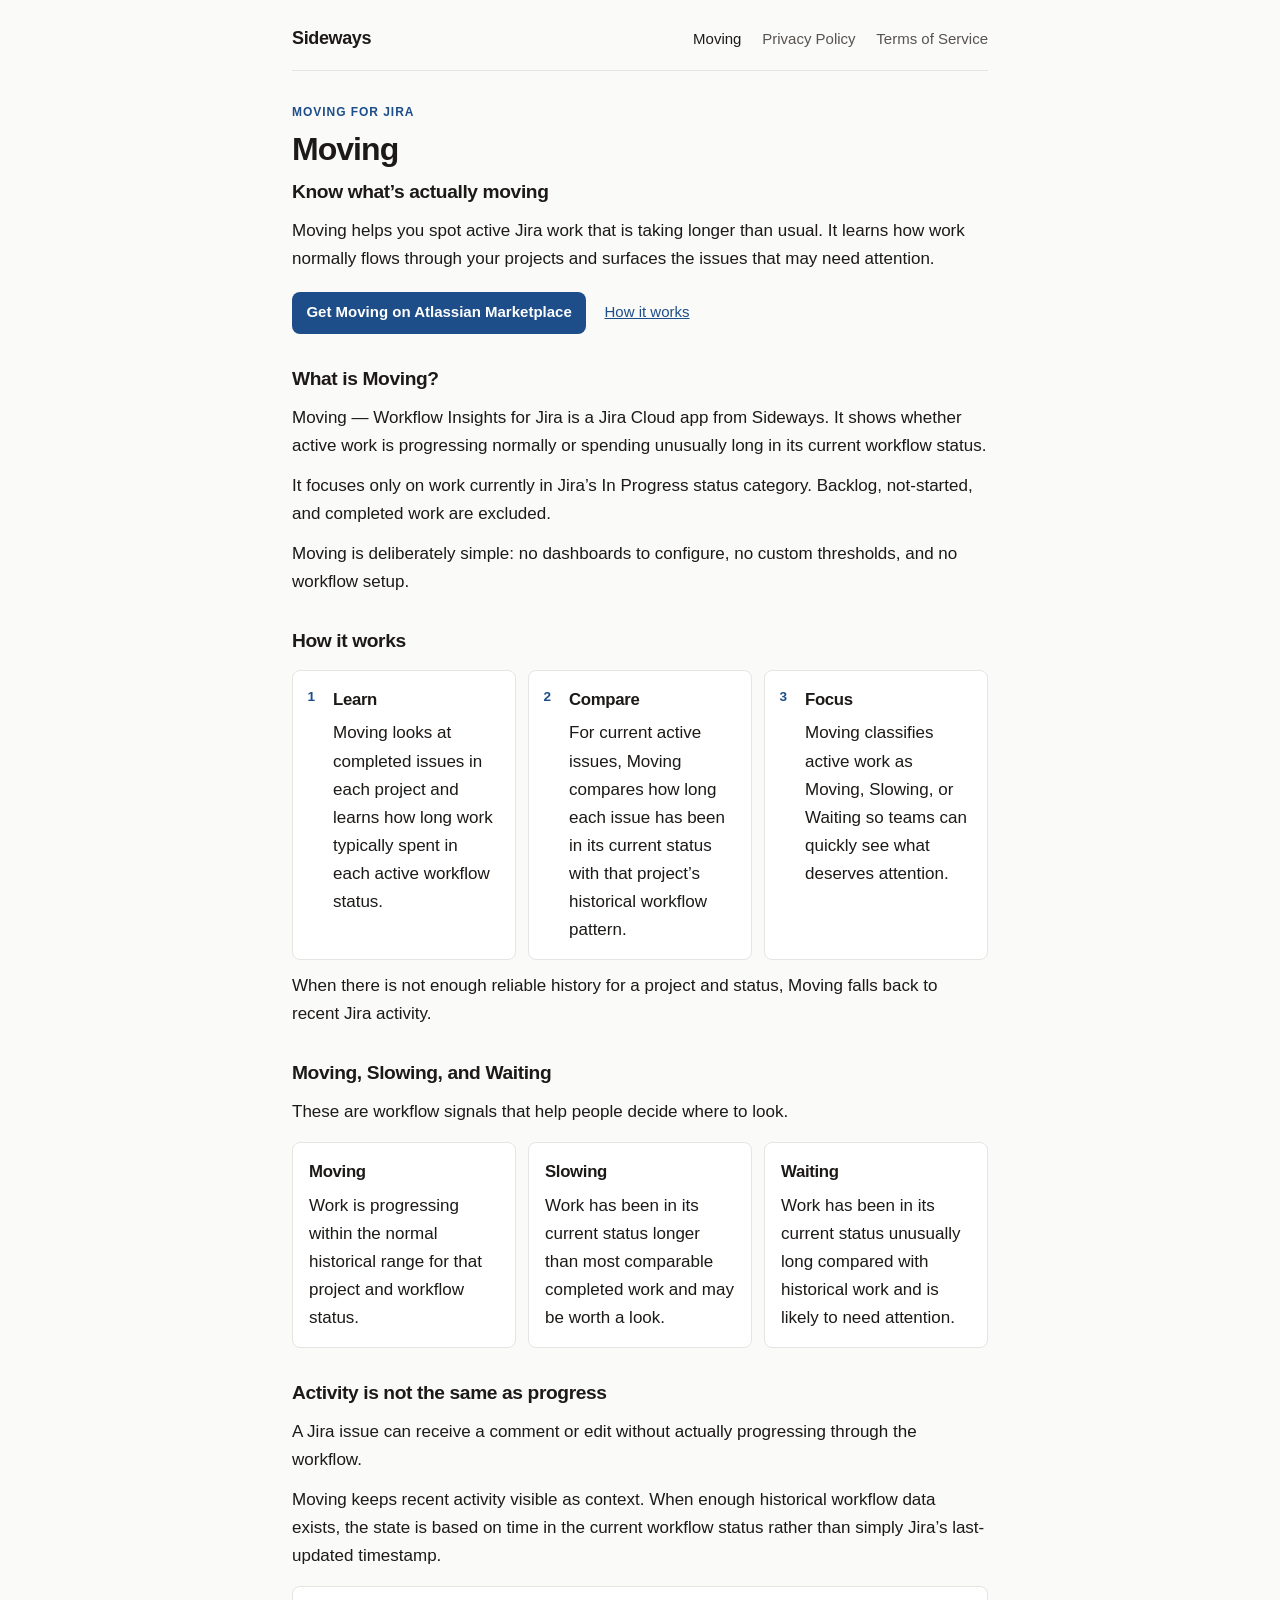
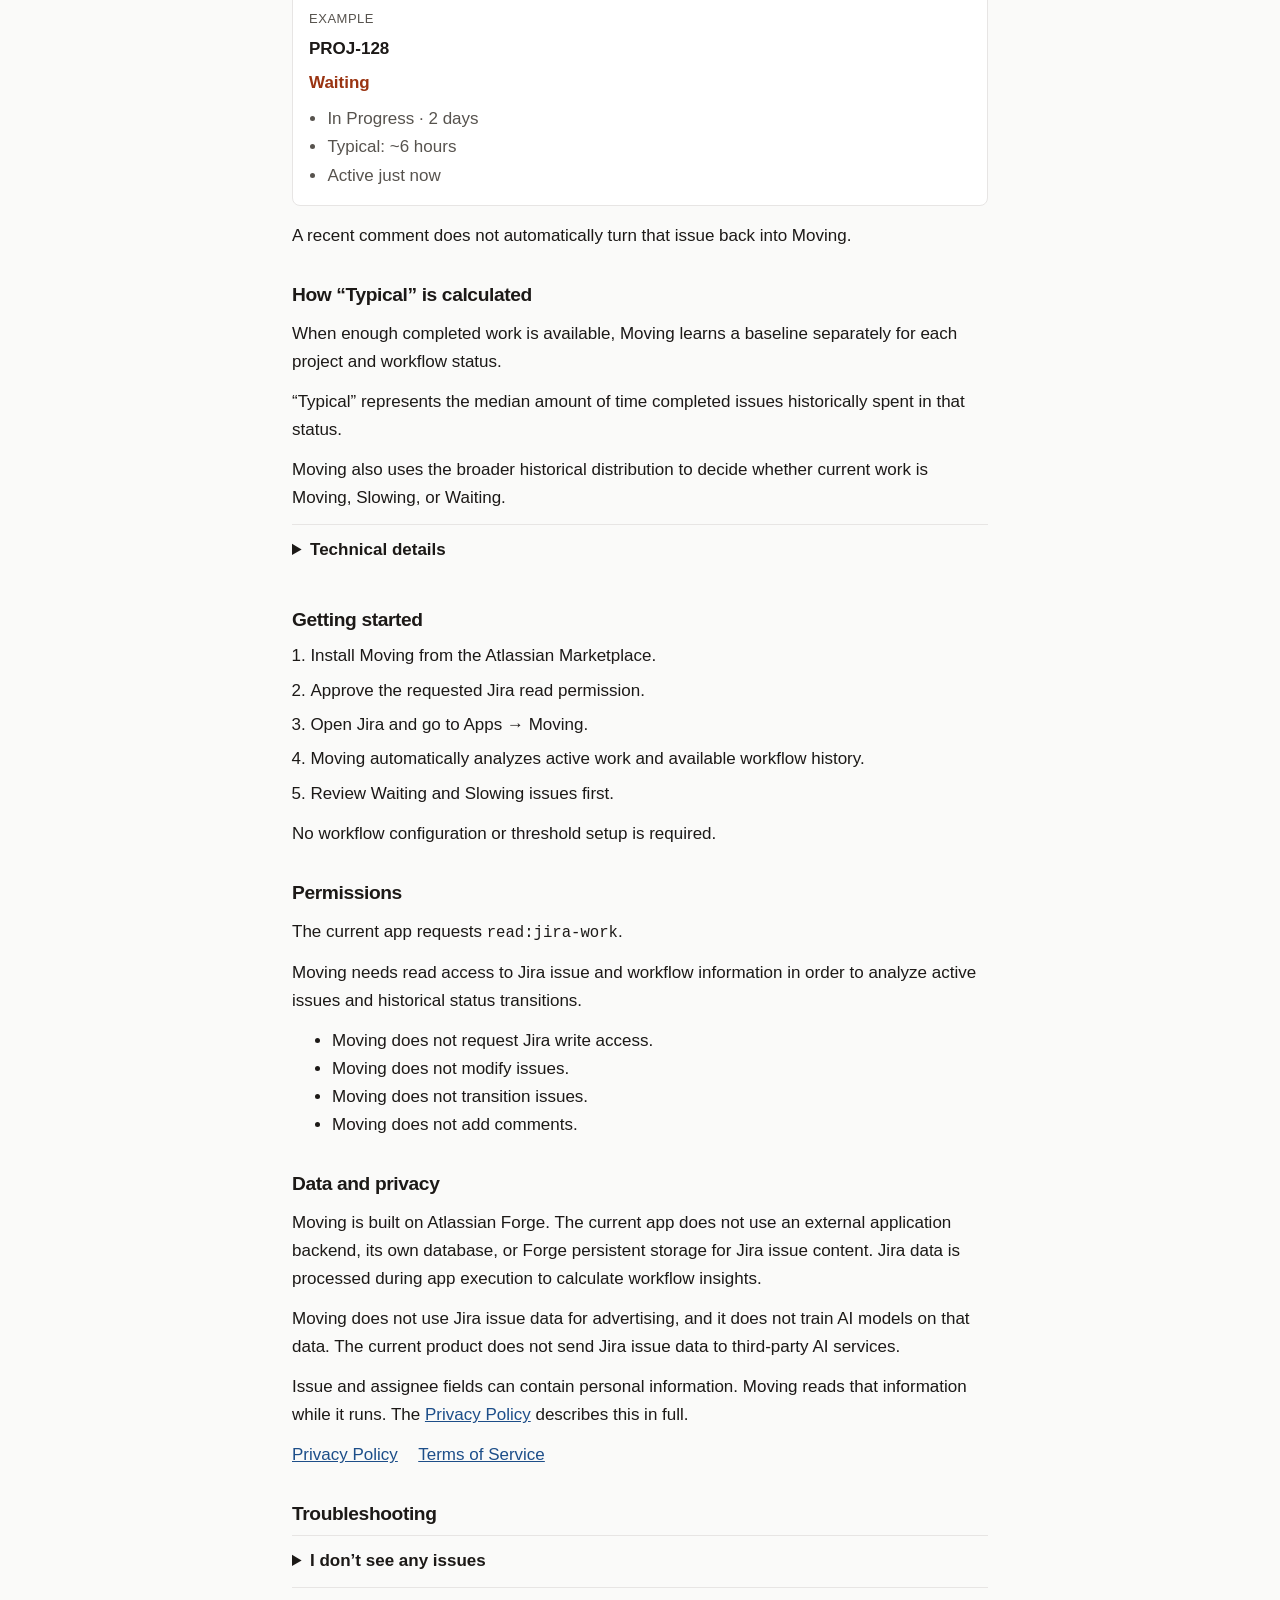
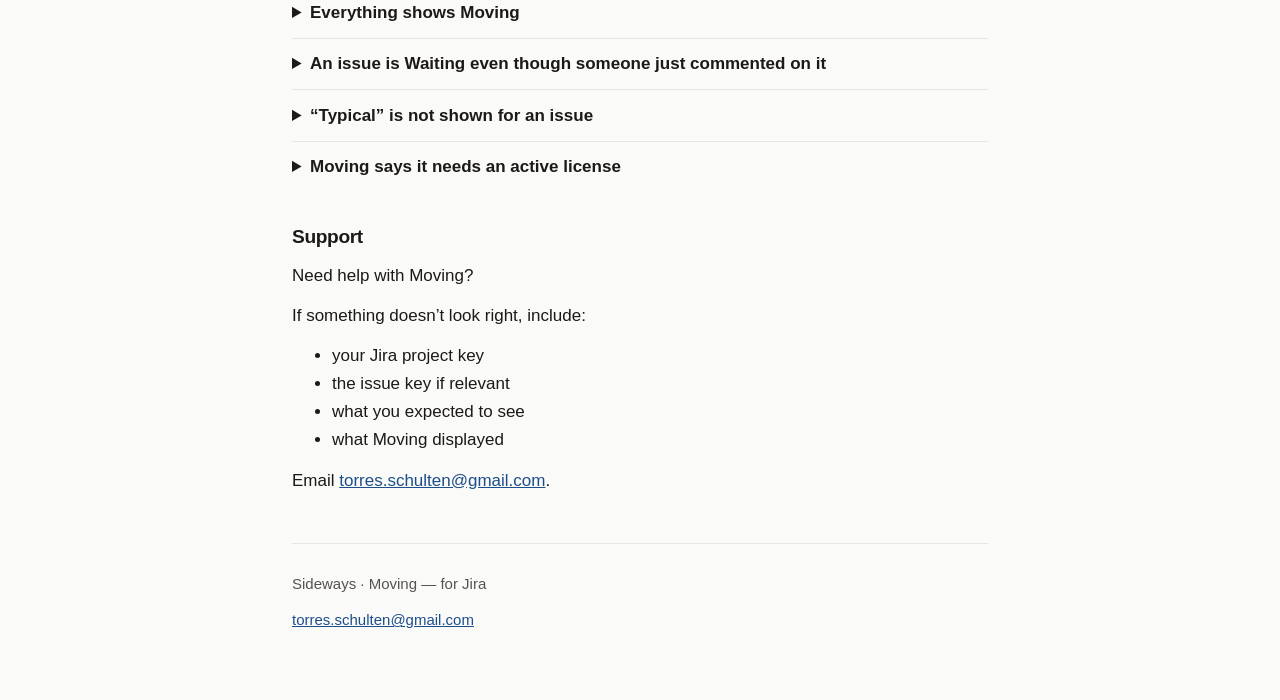
==== moving/index.html @ 7ede992e "Add the Moving documentation page. Co-authored-by: Cursor <cursoragent@cursor.com>" ====
<!DOCTYPE html>
<html lang="en">
<head>
  <meta charset="utf-8">
  <meta name="viewport" content="width=device-width, initial-scale=1">
  <meta name="referrer" content="no-referrer">
  <title>Moving for Jira — Documentation | Sideways</title>
  <meta name="description" content="Learn how Moving identifies Jira work that is Moving, Slowing, or Waiting based on your project's workflow history.">
  <link rel="icon" href="../favicon.png" type="image/png" sizes="192x192">
  <link rel="apple-touch-icon" href="../favicon.png">
  <link rel="stylesheet" href="../styles.css">
  <link rel="stylesheet" href="docs.css">
</head>
<body>
  <div class="wrap wrap-docs">
    <header class="site-header">
      <a class="brand" href="../">Sideways</a>
      <nav class="nav" aria-label="Site">
        <a href="./" aria-current="page">Moving</a>
        <a href="../privacy/">Privacy Policy</a>
        <a href="../terms/">Terms of Service</a>
      </nav>
    </header>

    <main>
      <p class="eyebrow">Moving for Jira</p>
      <h1>Moving</h1>
      <p class="subtitle">Know what’s actually moving</p>
      <p>Moving helps you spot active Jira work that is taking longer than usual. It learns how work normally flows through your projects and surfaces the issues that may need attention.</p>
      <p class="actions">
        <!-- MARKETPLACE_URL_TODO: replace this href with the Atlassian Marketplace listing URL. -->
        <a class="button" href="MARKETPLACE_URL_TODO">Get Moving on Atlassian Marketplace</a>
        <a class="quiet-link" href="#how-it-works">How it works</a>
      </p>

      <h2 id="what-is-moving">What is Moving?</h2>
      <p>Moving — Workflow Insights for Jira is a Jira Cloud app from Sideways. It shows whether active work is progressing normally or spending unusually long in its current workflow status.</p>
      <p>It focuses only on work currently in Jira’s In Progress status category. Backlog, not-started, and completed work are excluded.</p>
      <p>Moving is deliberately simple: no dashboards to configure, no custom thresholds, and no workflow setup.</p>

      <h2 id="how-it-works">How it works</h2>
      <ol class="step-grid">
        <li>
          <h3>Learn</h3>
          <p>Moving looks at completed issues in each project and learns how long work typically spent in each active workflow status.</p>
        </li>
        <li>
          <h3>Compare</h3>
          <p>For current active issues, Moving compares how long each issue has been in its current status with that project’s historical workflow pattern.</p>
        </li>
        <li>
          <h3>Focus</h3>
          <p>Moving classifies active work as Moving, Slowing, or Waiting so teams can quickly see what deserves attention.</p>
        </li>
      </ol>
      <p>When there is not enough reliable history for a project and status, Moving falls back to recent Jira activity.</p>

      <h2 id="states">Moving, Slowing, and Waiting</h2>
      <p>These are workflow signals that help people decide where to look.</p>
      <div class="card-grid">
        <article class="signal signal-moving">
          <h3>Moving</h3>
          <p>Work is progressing within the normal historical range for that project and workflow status.</p>
        </article>
        <article class="signal signal-slowing">
          <h3>Slowing</h3>
          <p>Work has been in its current status longer than most comparable completed work and may be worth a look.</p>
        </article>
        <article class="signal signal-waiting">
          <h3>Waiting</h3>
          <p>Work has been in its current status unusually long compared with historical work and is likely to need attention.</p>
        </article>
      </div>

      <h2 id="activity">Activity is not the same as progress</h2>
      <p>A Jira issue can receive a comment or edit without actually progressing through the workflow.</p>
      <p>Moving keeps recent activity visible as context. When enough historical workflow data exists, the state is based on time in the current workflow status rather than simply Jira’s last-updated timestamp.</p>
      <div class="example">
        <p class="example-label">Example</p>
        <p class="example-key">PROJ-128</p>
        <p class="example-state">Waiting</p>
        <ul>
          <li>In Progress · 2 days</li>
          <li>Typical: ~6 hours</li>
          <li>Active just now</li>
        </ul>
      </div>
      <p>A recent comment does not automatically turn that issue back into Moving.</p>

      <h2 id="typical">How “Typical” is calculated</h2>
      <p>When enough completed work is available, Moving learns a baseline separately for each project and workflow status.</p>
      <p>“Typical” represents the median amount of time completed issues historically spent in that status.</p>
      <p>Moving also uses the broader historical distribution to decide whether current work is Moving, Slowing, or Waiting.</p>
      <details>
        <summary>Technical details</summary>
        <ul>
          <li>Baselines are specific to a project and a workflow status.</li>
          <li>Only completed historical issues contribute closed status intervals.</li>
          <li>A baseline is reliable when it has at least 10 historical samples.</li>
          <li>With a reliable baseline, time below the historical 75th percentile is Moving.</li>
          <li>Time at or above the 75th percentile and below the 90th percentile is Slowing.</li>
          <li>Time at or above the 90th percentile is Waiting.</li>
          <li>Without a reliable baseline, Moving uses recent activity: under 24 hours is Moving, from 24 hours up to but not including 72 hours is Slowing, and 72 hours or more is Waiting.</li>
        </ul>
      </details>

      <h2 id="getting-started">Getting started</h2>
      <ol class="steps-list">
        <li>Install Moving from the Atlassian Marketplace.</li>
        <li>Approve the requested Jira read permission.</li>
        <li>Open Jira and go to Apps → Moving.</li>
        <li>Moving automatically analyzes active work and available workflow history.</li>
        <li>Review Waiting and Slowing issues first.</li>
      </ol>
      <p>No workflow configuration or threshold setup is required.</p>

      <h2 id="permissions">Permissions</h2>
      <p>The current app requests <code>read:jira-work</code>.</p>
      <p>Moving needs read access to Jira issue and workflow information in order to analyze active issues and historical status transitions.</p>
      <ul>
        <li>Moving does not request Jira write access.</li>
        <li>Moving does not modify issues.</li>
        <li>Moving does not transition issues.</li>
        <li>Moving does not add comments.</li>
      </ul>

      <h2 id="privacy">Data and privacy</h2>
      <p>Moving is built on Atlassian Forge. The current app does not use an external application backend, its own database, or Forge persistent storage for Jira issue content. Jira data is processed during app execution to calculate workflow insights.</p>
      <p>Moving does not use Jira issue data for advertising, and it does not train AI models on that data. The current product does not send Jira issue data to third-party AI services.</p>
      <p>Issue and assignee fields can contain personal information. Moving reads that information while it runs. The <a href="../privacy/">Privacy Policy</a> describes this in full.</p>
      <p class="section-links">
        <a href="../privacy/">Privacy Policy</a>
        <a href="../terms/">Terms of Service</a>
      </p>

      <h2 id="troubleshooting">Troubleshooting</h2>
      <details>
        <summary>I don’t see any issues</summary>
        <p>Moving only analyzes issues currently in Jira’s In Progress status category. Backlog, not-started, and completed issues are excluded.</p>
      </details>
      <details>
        <summary>Everything shows Moving</summary>
        <p>A project and status may not yet have enough historical samples for a reliable workflow baseline. In that case Moving uses recent activity until enough history is available.</p>
      </details>
      <details>
        <summary>An issue is Waiting even though someone just commented on it</summary>
        <p>Comments and edits count as recent activity, but they do not reset how long the issue has been in its current workflow status. With sufficient history, Moving uses workflow progression rather than recent activity to determine the state.</p>
      </details>
      <details>
        <summary>“Typical” is not shown for an issue</summary>
        <p>Moving only shows Typical when there is enough reliable historical data for that project and workflow status.</p>
      </details>
      <details>
        <summary>Moving says it needs an active license</summary>
        <p>The Marketplace subscription for the app is not currently active. The Jira administrator should check the app subscription in Atlassian administration or the Marketplace.</p>
      </details>

      <h2 id="support">Support</h2>
      <p>Need help with Moving?</p>
      <p>If something doesn’t look right, include:</p>
      <ul>
        <li>your Jira project key</li>
        <li>the issue key if relevant</li>
        <li>what you expected to see</li>
        <li>what Moving displayed</li>
      </ul>
      <p>Email <a href="mailto:torres.schulten@gmail.com">torres.schulten@gmail.com</a>.</p>
    </main>

    <footer class="site-footer">
      <p>Sideways · Moving — for Jira</p>
      <p><a href="mailto:torres.schulten@gmail.com">torres.schulten@gmail.com</a></p>
    </footer>
  </div>
</body>
</html>
---- styles.css ----
/* Static site styles. No external fonts, scripts, images, or trackers. */

:root {
  --ink: #1c1917;
  --muted: #57534e;
  --line: #e7e5e4;
  --paper: #fafaf9;
  --card: #ffffff;
  --link: #1d4e89;
  --focus: #1d4e89;
}

@media (prefers-color-scheme: dark) {
  :root {
    --ink: #f5f5f4;
    --muted: #a8a29e;
    --line: #44403c;
    --paper: #1c1917;
    --card: #292524;
    --link: #93c5fd;
    --focus: #93c5fd;
  }
}

* {
  box-sizing: border-box;
}

body {
  margin: 0;
  font-family: -apple-system, BlinkMacSystemFont, "Segoe UI", Helvetica, Arial, sans-serif;
  color: var(--ink);
  background: var(--paper);
  line-height: 1.65;
  font-size: 1.0625rem;
}

.wrap {
  max-width: 42rem;
  margin: 0 auto;
  padding: 1.5rem 1.25rem 3.5rem;
}

.site-header {
  display: flex;
  justify-content: space-between;
  align-items: baseline;
  gap: 1rem;
  flex-wrap: wrap;
  padding-bottom: 1rem;
  border-bottom: 1px solid var(--line);
  margin-bottom: 2rem;
}

.brand {
  color: var(--ink);
  text-decoration: none;
  font-weight: 650;
  letter-spacing: -0.02em;
  font-size: 1.125rem;
}

.nav a {
  color: var(--muted);
  text-decoration: none;
  margin-left: 1rem;
  font-size: 0.9375rem;
}

.nav a:first-child {
  margin-left: 0;
}

.nav a:hover,
.nav a[aria-current="page"] {
  color: var(--ink);
}

h1 {
  font-size: 2rem;
  line-height: 1.2;
  letter-spacing: -0.03em;
  font-weight: 650;
  margin: 0 0 0.75rem;
}

h2 {
  font-size: 1.2rem;
  line-height: 1.35;
  letter-spacing: -0.02em;
  margin: 2rem 0 0.5rem;
}

p,
ul {
  margin: 0.75rem 0;
}

.lede,
.meta {
  color: var(--muted);
}

a {
  color: var(--link);
}

a:focus-visible,
.brand:focus-visible {
  outline: 2px solid var(--focus);
  outline-offset: 3px;
}

.card-list {
  list-style: none;
  padding: 0;
  margin: 1.75rem 0 0;
}

.card-list a {
  display: block;
  padding: 1rem 1.1rem;
  border: 1px solid var(--line);
  border-radius: 0.5rem;
  text-decoration: none;
  color: var(--ink);
  background: var(--card);
  margin-bottom: 0.75rem;
}

.card-list a:hover {
  border-color: var(--muted);
}

.card-list span {
  display: block;
  color: var(--muted);
  font-size: 0.9375rem;
  margin-top: 0.25rem;
}

.site-footer {
  margin-top: 3rem;
  padding-top: 1rem;
  border-top: 1px solid var(--line);
  color: var(--muted);
  font-size: 0.9375rem;
}

code {
  font-family: ui-monospace, SFMono-Regular, Menlo, Consolas, monospace;
  font-size: 0.92em;
}

@media (max-width: 40rem) {
  .wrap {
    padding: 1.25rem 1rem 3rem;
  }

  h1 {
    font-size: 1.7rem;
  }

  .nav a {
    margin-left: 0.75rem;
  }
}
---- moving/docs.css ----
/* Documentation layout for Moving. Uses the shared site tokens in styles.css. */

.wrap-docs {
  max-width: 46rem;
}

.eyebrow {
  margin: 0 0 0.45rem;
  color: var(--link);
  font-size: 0.75rem;
  font-weight: 650;
  letter-spacing: 0.08em;
  text-transform: uppercase;
}

.subtitle {
  margin: 0 0 0.65rem;
  font-size: 1.2rem;
  font-weight: 650;
  letter-spacing: -0.02em;
  line-height: 1.3;
}

.actions {
  display: flex;
  flex-wrap: wrap;
  align-items: center;
  gap: 0.85rem 1.15rem;
  margin: 1.15rem 0 0.25rem;
}

.button {
  display: inline-block;
  padding: 0.55rem 0.9rem;
  border-radius: 0.5rem;
  background: #1d4e89;
  color: #ffffff;
  font-size: 0.9375rem;
  font-weight: 650;
  text-decoration: none;
}

.button:hover {
  background: #163a68;
}

.button:focus-visible,
.quiet-link:focus-visible,
summary:focus-visible {
  outline: 2px solid var(--focus);
  outline-offset: 3px;
}

.quiet-link {
  font-size: 0.9375rem;
}

.card-grid,
.step-grid {
  display: grid;
  grid-template-columns: 1fr;
  gap: 0.75rem;
  margin: 1rem 0 0;
  padding: 0;
  list-style: none;
}

.card-grid article,
.step-grid li,
.example {
  border: 1px solid var(--line);
  border-radius: 0.5rem;
  background: var(--card);
  padding: 0.95rem 1rem;
}

.card-grid h3,
.step-grid h3 {
  margin: 0 0 0.35rem;
  font-size: 1.05rem;
  letter-spacing: -0.02em;
}

.card-grid p,
.step-grid p,
.example p,
.example-label {
  margin: 0.35rem 0 0;
}

.example-label {
  margin-top: 0;
  color: var(--muted);
  font-size: 0.8125rem;
  letter-spacing: 0.04em;
  text-transform: uppercase;
}

.step-grid {
  counter-reset: step;
}

.step-grid li {
  position: relative;
  padding-left: 2.5rem;
}

.step-grid li::before {
  content: counter(step);
  counter-increment: step;
  position: absolute;
  top: 0.95rem;
  left: 0.9rem;
  color: var(--link);
  font-size: 0.85rem;
  font-weight: 650;
}

/* The status word is the label. The border only reinforces it. */
.signal-moving { border-left: 3px solid #1d4e89; }
.signal-slowing { border-left: 3px solid #92400e; }
.signal-waiting { border-left: 3px solid #9a3412; }

.example { margin: 1rem 0; }
.example-key { font-weight: 650; }
.example-state { color: #9a3412; font-weight: 650; }

.example ul,
.steps-list {
  margin: 0.55rem 0 0;
  padding-left: 1.15rem;
}

.example ul { color: var(--muted); }
.steps-list li { margin: 0.4rem 0; }

details {
  border-top: 1px solid var(--line);
  padding: 0.7rem 0;
}

details:last-child { border-bottom: 1px solid var(--line); }

summary {
  cursor: pointer;
  font-weight: 650;
}

.section-links a { margin-right: 1rem; }

@media (min-width: 52rem) {
  .card-grid,
  .step-grid {
    grid-template-columns: repeat(3, minmax(0, 1fr));
  }
}

@media (prefers-color-scheme: dark) {
  .button { background: #93c5fd; color: #1c1917; }
  .button:hover { background: #bfdbfe; }
  .signal-moving { border-left-color: #93c5fd; }
  .signal-slowing { border-left-color: #fdba74; }
  .signal-waiting { border-left-color: #fda4af; }
  .example-state { color: #fda4af; }
}

@media (max-width: 40rem) {
  .subtitle { font-size: 1.1rem; }
}
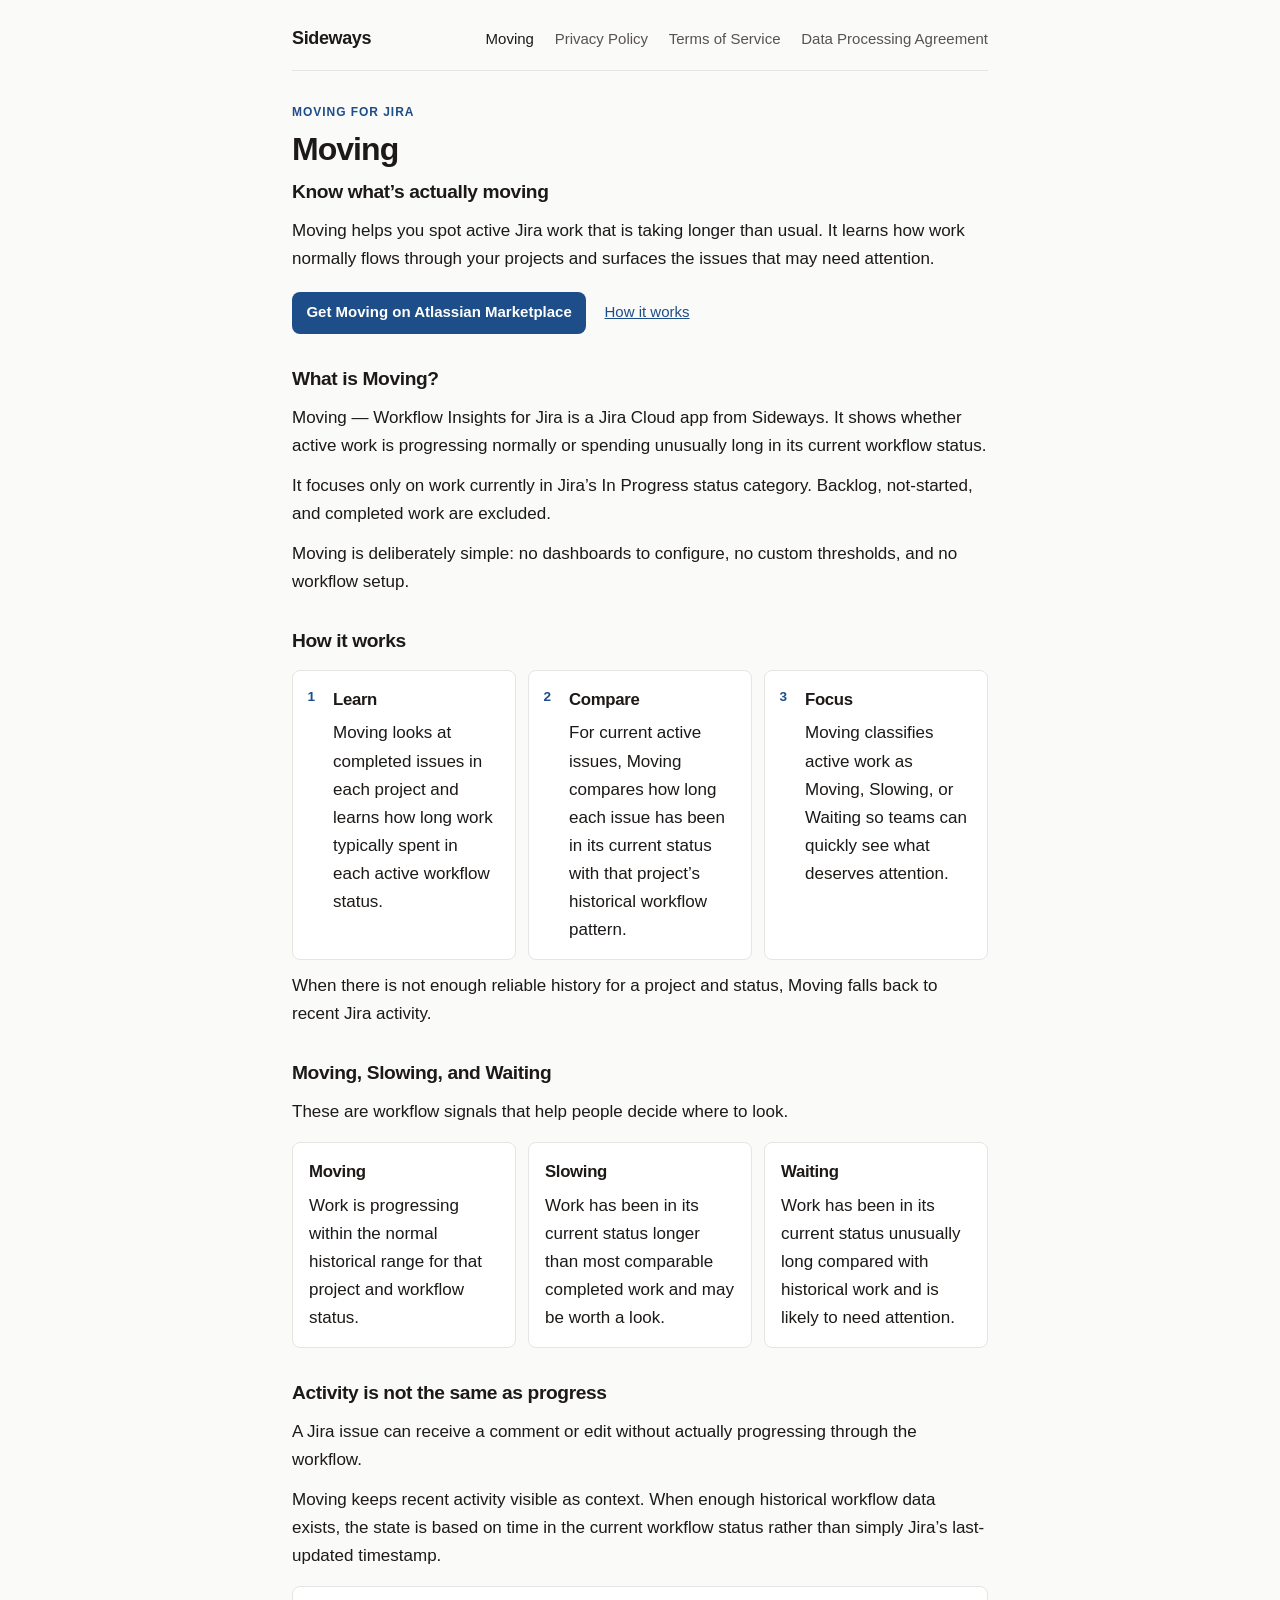
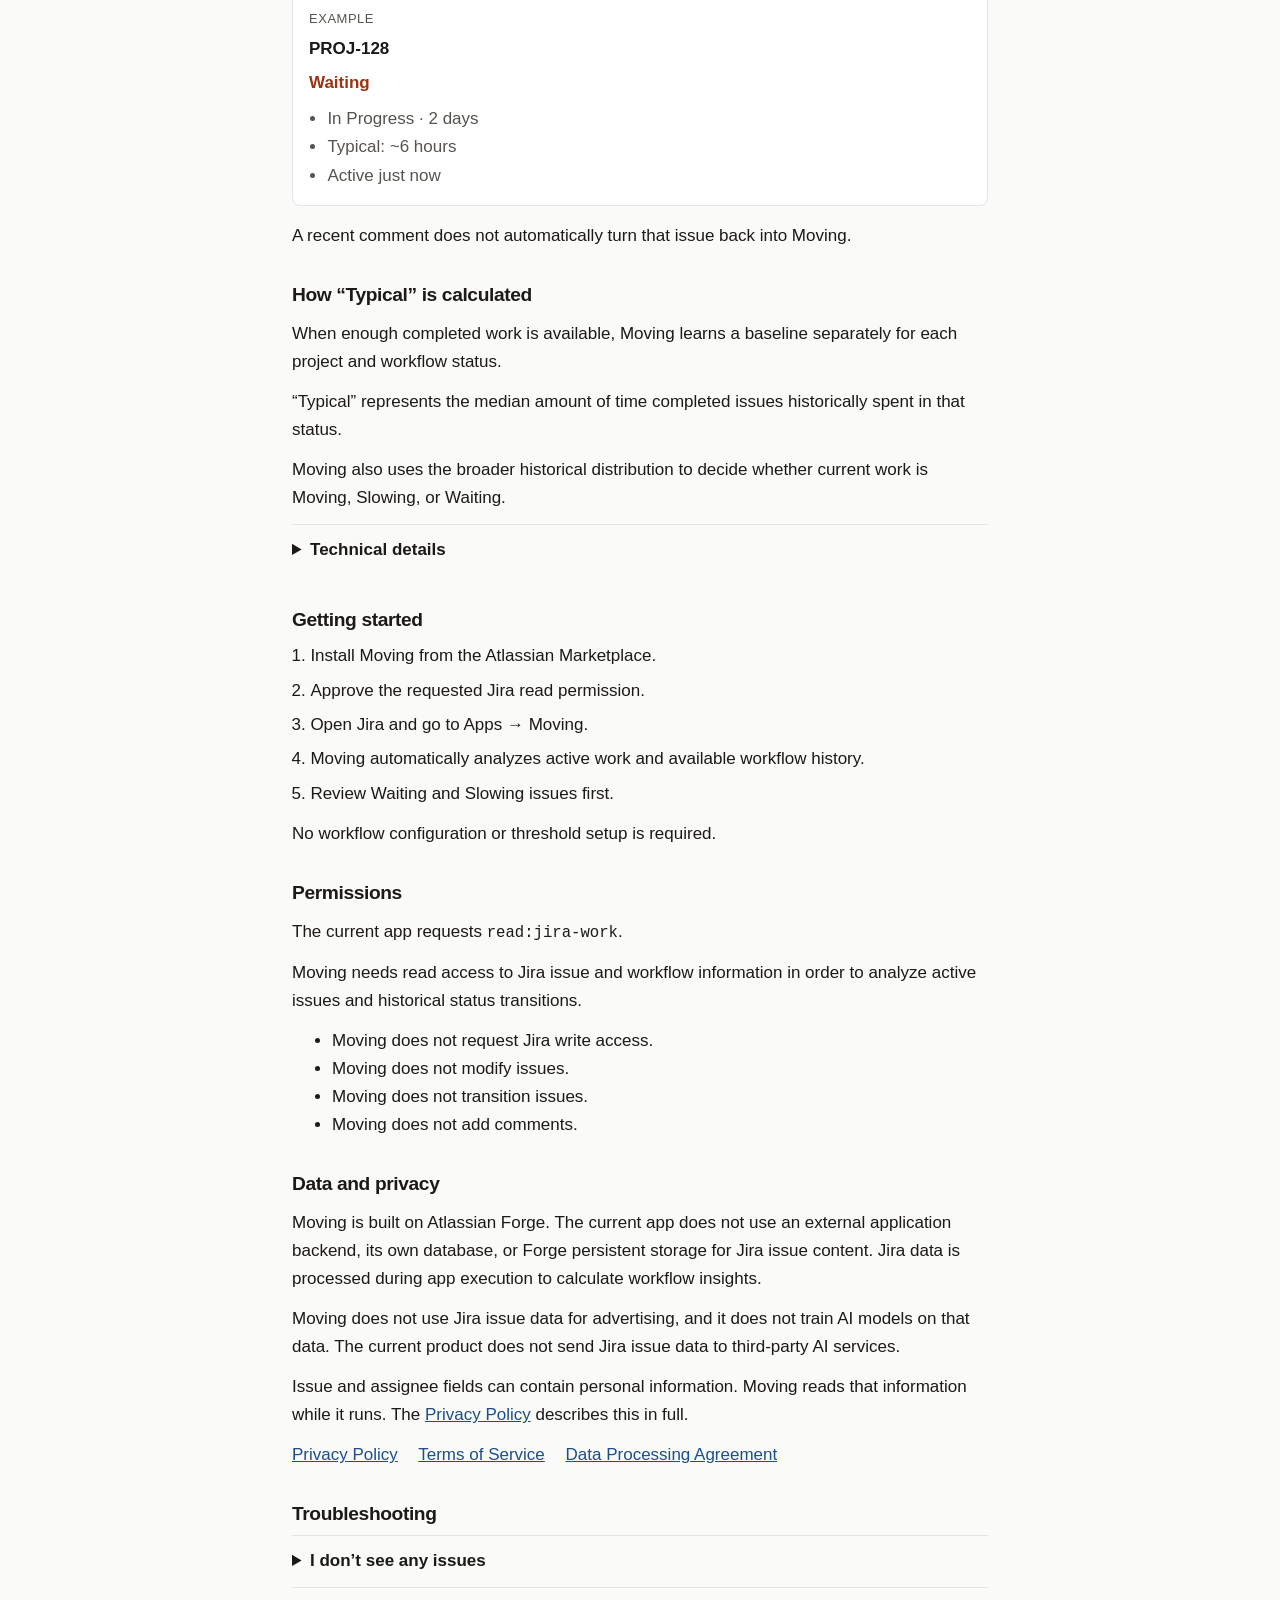
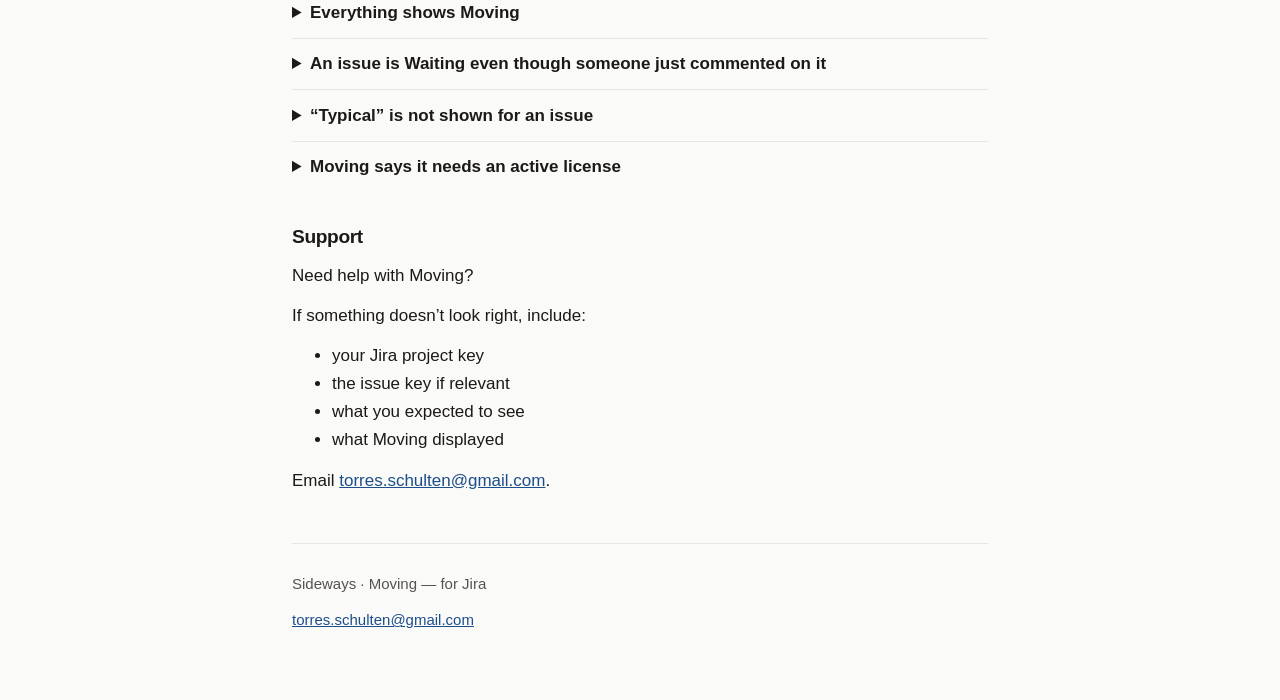
==== commit 17ef5cd6: "Add the Sideways Data Processing Agreement. Co-authored-by: Cursor <cursoragent@cursor.com>" ====
--- a/moving/index.html
+++ b/moving/index.html
@@ -19,6 +19,7 @@
         <a href="./" aria-current="page">Moving</a>
         <a href="../privacy/">Privacy Policy</a>
         <a href="../terms/">Terms of Service</a>
+        <a href="../dpa/">Data Processing Agreement</a>
       </nav>
     </header>
 
@@ -131,6 +132,7 @@
       <p class="section-links">
         <a href="../privacy/">Privacy Policy</a>
         <a href="../terms/">Terms of Service</a>
+        <a href="../dpa/">Data Processing Agreement</a>
       </p>
 
       <h2 id="troubleshooting">Troubleshooting</h2>
--- a/styles.css
+++ b/styles.css
@@ -65,6 +65,7 @@
   text-decoration: none;
   margin-left: 1rem;
   font-size: 0.9375rem;
+  white-space: nowrap;
 }
 
 .nav a:first-child {
